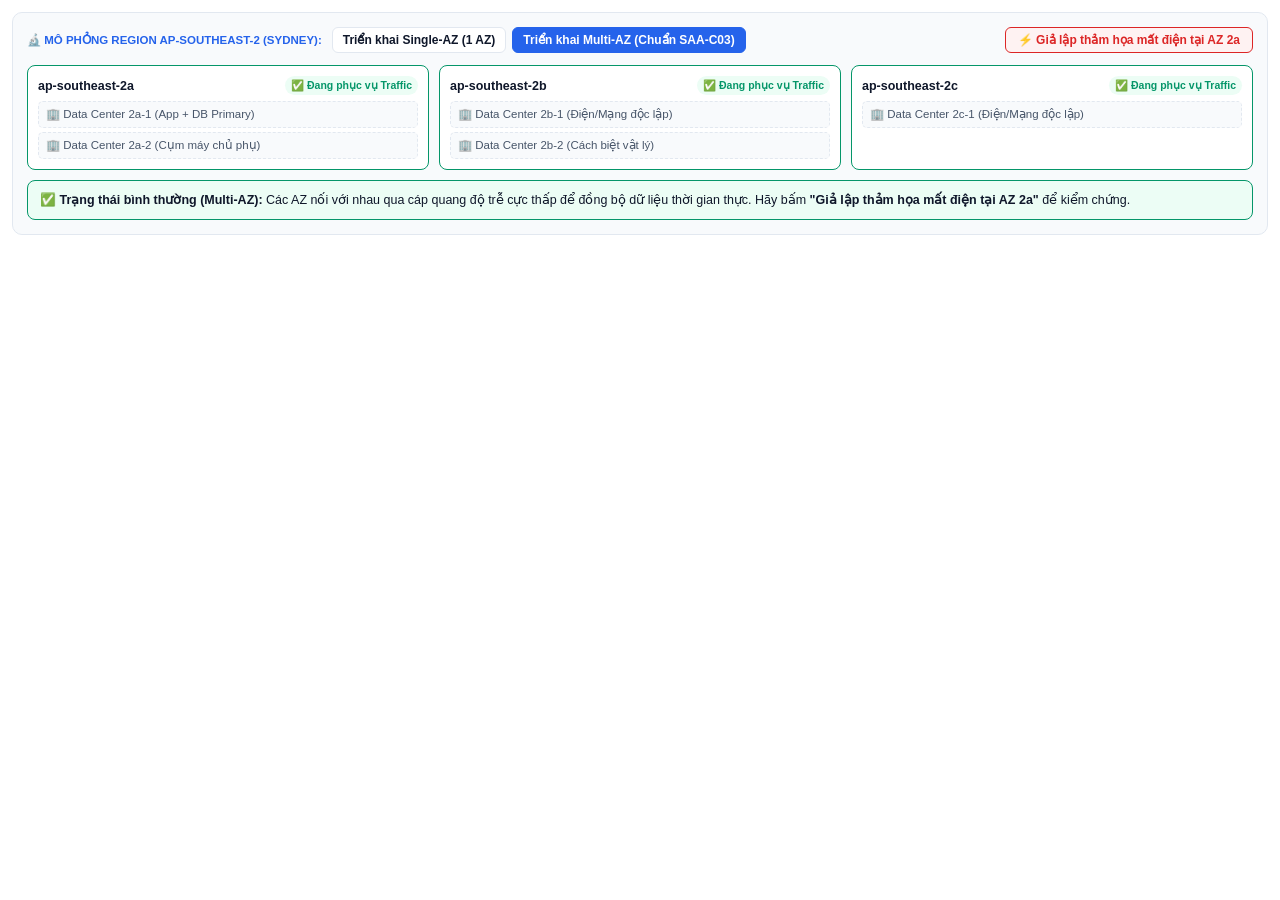
==== widgets/learning/aws-saa-c03/03-az-disaster-isolation.html @ 4850cdc3 "feat(widget): publish aws-saa-c03-03-az-disaster-isolation (widgets/learning/aws-saa-c03/03-az-disas" ====
﻿<!DOCTYPE html>
<html lang="vi">
<head>
  <meta charset="UTF-8" />
  <meta name="viewport" content="width=device-width, initial-scale=1.0" />
  <title>Mô phỏng Khám phá: Cô lập Thảm họa giữa các Availability Zones (Single-AZ vs. Multi-AZ)</title>
  <link rel="stylesheet" href="../../../shared/notion-theme.css" />
  <style>
    :root {
      --bg: #ffffff;
      --surface: #f8fafc;
      --border: #e2e8f0;
      --text: #0f172a;
      --muted: #475569;
      --accent: #2563eb;
      --accent-soft: #eff6ff;
      --ok: #059669;
      --ok-soft: #ecfdf5;
      --err: #dc2626;
      --err-soft: #fef2f2;
    }
    @media (prefers-color-scheme: dark) {
      :root {
        --bg: #191919;
        --surface: #202020;
        --border: #2f2f2f;
        --text: #f1f5f9;
        --muted: #94a3b8;
        --accent: #60a5fa;
        --accent-soft: rgba(59, 130, 246, 0.15);
        --ok: #34d399;
        --ok-soft: rgba(16, 185, 129, 0.15);
        --err: #f87171;
        --err-soft: rgba(239, 68, 68, 0.15);
      }
    }
    * { box-sizing: border-box; margin: 0; padding: 0; }
    body {
      font-family: -apple-system, BlinkMacSystemFont, "Segoe UI", Roboto, sans-serif;
      background: var(--bg);
      color: var(--text);
      padding: 12px;
      line-height: 1.45;
    }
    .card {
      border: 1px solid var(--border);
      border-radius: 10px;
      background: var(--surface);
      padding: 14px;
    }
    .controls {
      display: flex;
      justify-content: space-between;
      align-items: center;
      flex-wrap: wrap;
      gap: 8px;
      margin-bottom: 12px;
    }
    .mode-group {
      display: flex;
      align-items: center;
      gap: 6px;
      flex-wrap: wrap;
    }
    .label {
      font-size: 11.5px;
      font-weight: 700;
      text-transform: uppercase;
      color: var(--accent);
      margin-right: 4px;
    }
    .btn {
      font-size: 12px;
      font-weight: 600;
      padding: 5px 10px;
      border-radius: 6px;
      border: 1px solid var(--border);
      background: var(--bg);
      color: var(--text);
      cursor: pointer;
    }
    .btn.active {
      background: var(--accent);
      color: #fff;
      border-color: var(--accent);
    }
    .btn-disaster {
      font-size: 12px;
      font-weight: 700;
      padding: 5px 12px;
      border-radius: 6px;
      border: 1px solid var(--err);
      background: var(--err-soft);
      color: var(--err);
      cursor: pointer;
    }
    .az-grid {
      display: grid;
      grid-template-columns: repeat(3, 1fr);
      gap: 10px;
      margin-bottom: 10px;
    }
    @media (max-width: 640px) {
      .az-grid { grid-template-columns: 1fr; }
    }
    .az-box {
      background: var(--bg);
      border: 1px solid var(--border);
      border-radius: 8px;
      padding: 10px;
    }
    .az-box.down {
      border-color: var(--err);
      background: var(--err-soft);
    }
    .az-box.healthy-active {
      border-color: var(--ok);
    }
    .az-head {
      display: flex;
      justify-content: space-between;
      align-items: center;
      font-size: 12.5px;
      font-weight: 700;
      margin-bottom: 6px;
    }
    .badge {
      font-size: 10.5px;
      padding: 2px 6px;
      border-radius: 999px;
      font-weight: 700;
    }
    .badge.ok { background: var(--ok-soft); color: var(--ok); }
    .badge.err { background: var(--err-soft); color: var(--err); }
    .badge.idle { background: var(--surface); color: var(--muted); border: 1px solid var(--border); }
    .dc-list {
      font-size: 11.5px;
      color: var(--muted);
      display: flex;
      flex-direction: column;
      gap: 4px;
    }
    .dc-item {
      padding: 4px 7px;
      border-radius: 5px;
      background: var(--surface);
      border: 1px dashed var(--border);
    }
    .outcome {
      padding: 10px 12px;
      border-radius: 8px;
      font-size: 12.5px;
      display: flex;
      justify-content: space-between;
      align-items: center;
      flex-wrap: wrap;
      gap: 8px;
    }
    .outcome.ok {
      background: var(--ok-soft);
      border: 1px solid var(--ok);
      color: var(--text);
    }
    .outcome.err {
      background: var(--err-soft);
      border: 1px solid var(--err);
      color: var(--text);
    }
  </style>
</head>
<body>
  <div class="card">
    <div class="controls">
      <div class="mode-group">
        <span class="label">🔬 Mô phỏng Region ap-southeast-2 (Sydney):</span>
        <button class="btn" id="btnSingle" type="button" onclick="setMode('single')">Triển khai Single-AZ (1 AZ)</button>
        <button class="btn active" id="btnMulti" type="button" onclick="setMode('multi')">Triển khai Multi-AZ (Chuẩn SAA-C03)</button>
      </div>
      <button class="btn-disaster" id="btnDisaster" type="button" onclick="toggleOutage()">⚡ Giả lập thảm họa mất điện tại AZ 2a</button>
    </div>

    <div class="az-grid" id="azGrid"></div>
    <div class="outcome ok" id="outcomeBox"></div>
  </div>

  <script>
    let mode = "multi";
    let outage = false;

    function setMode(m) {
      mode = m;
      document.getElementById("btnSingle").className = "btn" + (m === "single" ? " active" : "");
      document.getElementById("btnMulti").className = "btn" + (m === "multi" ? " active" : "");
      render();
    }

    function toggleOutage() {
      outage = !outage;
      document.getElementById("btnDisaster").textContent = outage
        ? "🔄 Khôi phục điện lưới AZ 2a (Reset)"
        : "⚡ Giả lập thảm họa mất điện tại AZ 2a";
      render();
    }

    function render() {
      const azs = [
        {
          name: "ap-southeast-2a",
          dcs: ["🏢 Data Center 2a-1 (App + DB Primary)", "🏢 Data Center 2a-2 (Cụm máy chủ phụ)"],
          active: true,
          failed: outage
        },
        {
          name: "ap-southeast-2b",
          dcs: ["🏢 Data Center 2b-1 (Điện/Mạng độc lập)", "🏢 Data Center 2b-2 (Cách biệt vật lý)"],
          active: mode === "multi",
          failed: false
        },
        {
          name: "ap-southeast-2c",
          dcs: ["🏢 Data Center 2c-1 (Điện/Mạng độc lập)"],
          active: mode === "multi",
          failed: false
        }
      ];

      document.getElementById("azGrid").innerHTML = azs.map(az => {
        const boxClass = az.failed ? "az-box down" : (az.active ? "az-box healthy-active" : "az-box");
        let badge = `<span class="badge idle">Không đặt tài nguyên</span>`;
        if (az.failed) badge = `<span class="badge err">❌ Mất kết nối toàn AZ</span>`;
        else if (az.active) badge = `<span class="badge ok">✅ Đang phục vụ Traffic</span>`;

        return `
          <div class="${boxClass}">
            <div class="az-head">
              <span>${az.name}</span>
              ${badge}
            </div>
            <div class="dc-list">
              ${az.dcs.map(d => `<div class="dc-item">${d}</div>`).join("")}
            </div>
          </div>
        `;
      }).join("");

      const out = document.getElementById("outcomeBox");
      if (!outage) {
        out.className = "outcome ok";
        out.innerHTML = mode === "multi"
          ? `<span>✅ <b>Trạng thái bình thường (Multi-AZ):</b> Các AZ nối với nhau qua cáp quang độ trễ cực thấp để đồng bộ dữ liệu thời gian thực. Hãy bấm <b>"Giả lập thảm họa mất điện tại AZ 2a"</b> để kiểm chứng.</span>`
          : `<span>⚠️ <b>Trạng thái bình thường (Single-AZ):</b> Dù AZ 2a có 2 tòa Data Center bên trong, cả hai vẫn nằm chung một vùng thảm họa. Hãy bấm <b>"Giả lập thảm họa"</b> để xem hậu quả.</span>`;
      } else if (mode === "single") {
        out.className = "outcome err";
        out.innerHTML = `<span>🚨 <b>SẬP TOÀN BỘ ỨNG DỤNG (Downtime 100%):</b> Vì bạn chỉ đặt tài nguyên ở <code>ap-southeast-2a</code> (Single-AZ), khi AZ này gặp thiên tai/mất điện diện rộng, không có AZ nào dự phòng nhận lưu lượng thay thế!</span>`;
      } else {
        out.className = "outcome ok";
        out.innerHTML = `<span>🛡️ <b>HỆ THỐNG VẪN SỐNG 100% (High Availability):</b> Sự cố bị cô lập hoàn toàn bên trong <code>ap-southeast-2a</code>. Lưu lượng tự động chuyển hướng sang <code>2b</code> và <code>2c</code> mà người dùng cuối không bị gián đoạn!</span>`;
      }
    }

    render();
  </script>
</body>
</html>
---- shared/notion-theme.css ----
/* 
 * Notion-Compatible Semantic Theme Tokens
 * Works seamlessly in:
 *   1. Notion /embed blocks (Light #FFFFFF & Dark #191919)
 *   2. Standalone Browser / GitHub Pages
 *   3. Antigravity <agent-embed> inline chat widgets
 */
html {
  --background: #f7f6f3;
  --content: #ffffff;
  --card: #ffffff;
  --sidebar: #f1f1ef;
  --border: #e3e2de;
  --foreground: #37352f;
  --muted-foreground: #787774;
  --placeholder: #9b9a97;
  --primary: #2383e2;
  --primary-foreground: #ffffff;
  --secondary: #f1f1ef;
  --secondary-foreground: #37352f;
  --accent: #e8f3fc;
  font-family: ui-sans-serif, -apple-system, BlinkMacSystemFont, "Segoe UI", Helvetica, Arial, sans-serif;
}

@media (prefers-color-scheme: dark) {
  html:not(.light) {
    --background: #191919;
    --content: #202020;
    --card: #202020;
    --sidebar: #191919;
    --border: #2f2f2f;
    --foreground: #ffffffcf;
    --muted-foreground: #9b9a97;
    --placeholder: #6e6e6e;
    --primary: #2383e2;
    --primary-foreground: #ffffff;
    --secondary: #2c2c2c;
    --secondary-foreground: #ffffffcf;
    --accent: #1d354d;
  }
}

html.dark {
  --background: #191919;
  --content: #202020;
  --card: #202020;
  --sidebar: #191919;
  --border: #2f2f2f;
  --foreground: #ffffffcf;
  --muted-foreground: #9b9a97;
  --placeholder: #6e6e6e;
  --primary: #2383e2;
  --primary-foreground: #ffffff;
  --secondary: #2c2c2c;
  --secondary-foreground: #ffffffcf;
  --accent: #1d354d;
}
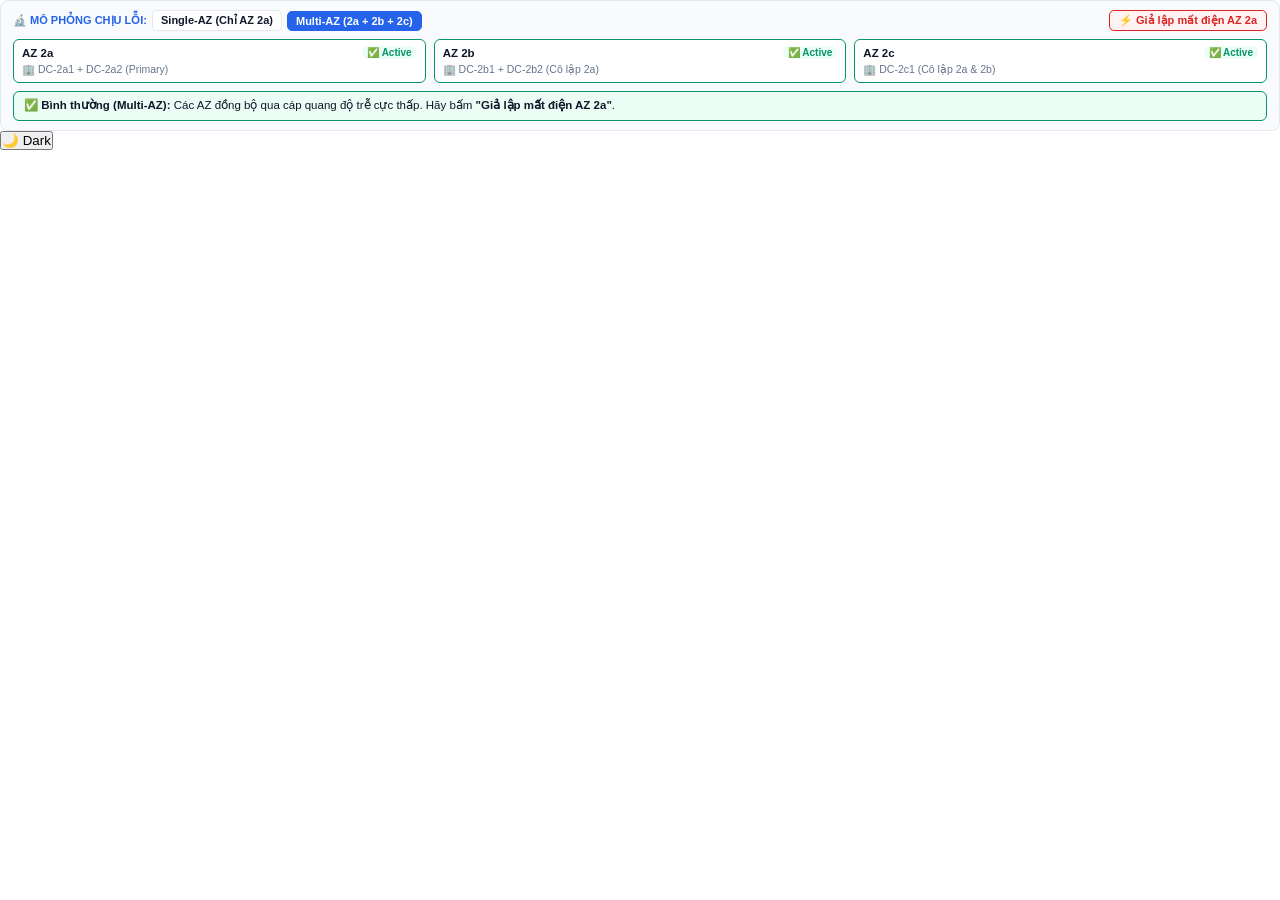
==== commit 361b861c: "feat(widget): publish aws-saa-c03-03-az-disaster-isolation (widgets/learning/aws-saa-c03/03-az-disas" ====
--- a/widgets/learning/aws-saa-c03/03-az-disaster-isolation.html
+++ b/widgets/learning/aws-saa-c03/03-az-disaster-isolation.html
@@ -3,17 +3,15 @@
 <head>
   <meta charset="UTF-8" />
   <meta name="viewport" content="width=device-width, initial-scale=1.0" />
-  <title>Mô phỏng Khám phá: Cô lập Thảm họa giữa các Availability Zones (Single-AZ vs. Multi-AZ)</title>
-  <link rel="stylesheet" href="../../../shared/notion-theme.css" />
+  <title>Mô phỏng Cô lập Thảm họa giữa các Availability Zones (Single-AZ vs. Multi-AZ)</title>
   <style>
     :root {
       --bg: #ffffff;
       --surface: #f8fafc;
       --border: #e2e8f0;
       --text: #0f172a;
-      --muted: #475569;
+      --muted: #64748b;
       --accent: #2563eb;
-      --accent-soft: #eff6ff;
       --ok: #059669;
       --ok-soft: #ecfdf5;
       --err: #dc2626;
@@ -27,7 +25,6 @@
         --text: #f1f5f9;
         --muted: #94a3b8;
         --accent: #60a5fa;
-        --accent-soft: rgba(59, 130, 246, 0.15);
         --ok: #34d399;
         --ok-soft: rgba(16, 185, 129, 0.15);
         --err: #f87171;
@@ -35,45 +32,43 @@
       }
     }
     * { box-sizing: border-box; margin: 0; padding: 0; }
-    body {
+    html, body {
       font-family: -apple-system, BlinkMacSystemFont, "Segoe UI", Roboto, sans-serif;
       background: var(--bg);
       color: var(--text);
-      padding: 12px;
-      line-height: 1.45;
+      overflow: hidden;
+      height: 100%;
     }
     .card {
       border: 1px solid var(--border);
-      border-radius: 10px;
+      border-radius: 8px;
       background: var(--surface);
-      padding: 14px;
+      padding: 9px 12px;
+      max-height: 215px;
     }
     .controls {
       display: flex;
       justify-content: space-between;
       align-items: center;
-      flex-wrap: wrap;
-      gap: 8px;
-      margin-bottom: 12px;
+      gap: 6px;
+      margin-bottom: 8px;
     }
     .mode-group {
       display: flex;
       align-items: center;
-      gap: 6px;
-      flex-wrap: wrap;
+      gap: 5px;
     }
     .label {
-      font-size: 11.5px;
+      font-size: 11px;
       font-weight: 700;
       text-transform: uppercase;
       color: var(--accent);
-      margin-right: 4px;
     }
     .btn {
-      font-size: 12px;
+      font-size: 11px;
       font-weight: 600;
-      padding: 5px 10px;
-      border-radius: 6px;
+      padding: 3px 8px;
+      border-radius: 5px;
       border: 1px solid var(--border);
       background: var(--bg);
       color: var(--text);
@@ -85,10 +80,10 @@
       border-color: var(--accent);
     }
     .btn-disaster {
-      font-size: 12px;
-      font-weight: 700;
-      padding: 5px 12px;
-      border-radius: 6px;
+      font-size: 11px;
+      font-weight: 700;
+      padding: 3px 9px;
+      border-radius: 5px;
       border: 1px solid var(--err);
       background: var(--err-soft);
       color: var(--err);
@@ -97,17 +92,14 @@
     .az-grid {
       display: grid;
       grid-template-columns: repeat(3, 1fr);
-      gap: 10px;
-      margin-bottom: 10px;
-    }
-    @media (max-width: 640px) {
-      .az-grid { grid-template-columns: 1fr; }
+      gap: 8px;
+      margin-bottom: 8px;
     }
     .az-box {
       background: var(--bg);
       border: 1px solid var(--border);
-      border-radius: 8px;
-      padding: 10px;
+      border-radius: 6px;
+      padding: 6px 8px;
     }
     .az-box.down {
       border-color: var(--err);
@@ -120,63 +112,53 @@
       display: flex;
       justify-content: space-between;
       align-items: center;
-      font-size: 12.5px;
-      font-weight: 700;
-      margin-bottom: 6px;
+      font-size: 11.5px;
+      font-weight: 700;
+      margin-bottom: 4px;
     }
     .badge {
-      font-size: 10.5px;
-      padding: 2px 6px;
+      font-size: 10px;
+      padding: 1px 5px;
       border-radius: 999px;
       font-weight: 700;
     }
     .badge.ok { background: var(--ok-soft); color: var(--ok); }
     .badge.err { background: var(--err-soft); color: var(--err); }
     .badge.idle { background: var(--surface); color: var(--muted); border: 1px solid var(--border); }
-    .dc-list {
+    .dc-line {
+      font-size: 10.5px;
+      color: var(--muted);
+      white-space: nowrap;
+      overflow: hidden;
+      text-overflow: ellipsis;
+    }
+    .outcome {
+      padding: 6px 10px;
+      border-radius: 6px;
       font-size: 11.5px;
-      color: var(--muted);
-      display: flex;
-      flex-direction: column;
-      gap: 4px;
-    }
-    .dc-item {
-      padding: 4px 7px;
-      border-radius: 5px;
-      background: var(--surface);
-      border: 1px dashed var(--border);
-    }
-    .outcome {
-      padding: 10px 12px;
-      border-radius: 8px;
-      font-size: 12.5px;
-      display: flex;
-      justify-content: space-between;
-      align-items: center;
-      flex-wrap: wrap;
-      gap: 8px;
+      line-height: 1.35;
     }
     .outcome.ok {
       background: var(--ok-soft);
       border: 1px solid var(--ok);
-      color: var(--text);
     }
     .outcome.err {
       background: var(--err-soft);
       border: 1px solid var(--err);
-      color: var(--text);
     }
   </style>
+  <link rel="stylesheet" href="../../../shared/notion-theme.css" />
+  <script src="../../../shared/notion-widget.js"></script>
 </head>
 <body>
   <div class="card">
     <div class="controls">
       <div class="mode-group">
-        <span class="label">🔬 Mô phỏng Region ap-southeast-2 (Sydney):</span>
-        <button class="btn" id="btnSingle" type="button" onclick="setMode('single')">Triển khai Single-AZ (1 AZ)</button>
-        <button class="btn active" id="btnMulti" type="button" onclick="setMode('multi')">Triển khai Multi-AZ (Chuẩn SAA-C03)</button>
+        <span class="label">🔬 Mô phỏng chịu lỗi:</span>
+        <button class="btn" id="btnSingle" type="button" onclick="setMode('single')">Single-AZ (Chỉ AZ 2a)</button>
+        <button class="btn active" id="btnMulti" type="button" onclick="setMode('multi')">Multi-AZ (2a + 2b + 2c)</button>
       </div>
-      <button class="btn-disaster" id="btnDisaster" type="button" onclick="toggleOutage()">⚡ Giả lập thảm họa mất điện tại AZ 2a</button>
+      <button class="btn-disaster" id="btnDisaster" type="button" onclick="toggleOutage()">⚡ Giả lập mất điện AZ 2a</button>
     </div>
 
     <div class="az-grid" id="azGrid"></div>
@@ -197,48 +179,28 @@
     function toggleOutage() {
       outage = !outage;
       document.getElementById("btnDisaster").textContent = outage
-        ? "🔄 Khôi phục điện lưới AZ 2a (Reset)"
-        : "⚡ Giả lập thảm họa mất điện tại AZ 2a";
+        ? "🔄 Khôi phục AZ 2a (Reset)"
+        : "⚡ Giả lập mất điện AZ 2a";
       render();
     }
 
     function render() {
       const azs = [
-        {
-          name: "ap-southeast-2a",
-          dcs: ["🏢 Data Center 2a-1 (App + DB Primary)", "🏢 Data Center 2a-2 (Cụm máy chủ phụ)"],
-          active: true,
-          failed: outage
-        },
-        {
-          name: "ap-southeast-2b",
-          dcs: ["🏢 Data Center 2b-1 (Điện/Mạng độc lập)", "🏢 Data Center 2b-2 (Cách biệt vật lý)"],
-          active: mode === "multi",
-          failed: false
-        },
-        {
-          name: "ap-southeast-2c",
-          dcs: ["🏢 Data Center 2c-1 (Điện/Mạng độc lập)"],
-          active: mode === "multi",
-          failed: false
-        }
+        { name: "AZ 2a", dcs: "🏢 DC-2a1 + DC-2a2 (Primary)", active: true, failed: outage },
+        { name: "AZ 2b", dcs: "🏢 DC-2b1 + DC-2b2 (Cô lập 2a)", active: mode === "multi", failed: false },
+        { name: "AZ 2c", dcs: "🏢 DC-2c1 (Cô lập 2a & 2b)", active: mode === "multi", failed: false }
       ];
 
       document.getElementById("azGrid").innerHTML = azs.map(az => {
         const boxClass = az.failed ? "az-box down" : (az.active ? "az-box healthy-active" : "az-box");
-        let badge = `<span class="badge idle">Không đặt tài nguyên</span>`;
-        if (az.failed) badge = `<span class="badge err">❌ Mất kết nối toàn AZ</span>`;
-        else if (az.active) badge = `<span class="badge ok">✅ Đang phục vụ Traffic</span>`;
+        let badge = `<span class="badge idle">Trống</span>`;
+        if (az.failed) badge = `<span class="badge err">❌ Sập AZ</span>`;
+        else if (az.active) badge = `<span class="badge ok">✅ Active</span>`;
 
         return `
           <div class="${boxClass}">
-            <div class="az-head">
-              <span>${az.name}</span>
-              ${badge}
-            </div>
-            <div class="dc-list">
-              ${az.dcs.map(d => `<div class="dc-item">${d}</div>`).join("")}
-            </div>
+            <div class="az-head"><span>${az.name}</span>${badge}</div>
+            <div class="dc-line">${az.dcs}</div>
           </div>
         `;
       }).join("");
@@ -247,14 +209,14 @@
       if (!outage) {
         out.className = "outcome ok";
         out.innerHTML = mode === "multi"
-          ? `<span>✅ <b>Trạng thái bình thường (Multi-AZ):</b> Các AZ nối với nhau qua cáp quang độ trễ cực thấp để đồng bộ dữ liệu thời gian thực. Hãy bấm <b>"Giả lập thảm họa mất điện tại AZ 2a"</b> để kiểm chứng.</span>`
-          : `<span>⚠️ <b>Trạng thái bình thường (Single-AZ):</b> Dù AZ 2a có 2 tòa Data Center bên trong, cả hai vẫn nằm chung một vùng thảm họa. Hãy bấm <b>"Giả lập thảm họa"</b> để xem hậu quả.</span>`;
+          ? `✅ <b>Bình thường (Multi-AZ):</b> Các AZ đồng bộ qua cáp quang độ trễ cực thấp. Hãy bấm <b>"Giả lập mất điện AZ 2a"</b>.`
+          : `⚠️ <b>Bình thường (Single-AZ):</b> Cả 2 DC trong AZ 2a nằm chung vùng rủi ro thiên tai. Hãy bấm <b>"Giả lập mất điện AZ 2a"</b>.`;
       } else if (mode === "single") {
         out.className = "outcome err";
-        out.innerHTML = `<span>🚨 <b>SẬP TOÀN BỘ ỨNG DỤNG (Downtime 100%):</b> Vì bạn chỉ đặt tài nguyên ở <code>ap-southeast-2a</code> (Single-AZ), khi AZ này gặp thiên tai/mất điện diện rộng, không có AZ nào dự phòng nhận lưu lượng thay thế!</span>`;
+        out.innerHTML = `🚨 <b>SẬP 100% HỆ THỐNG:</b> Dù AZ 2a có 2 tòa DC, khi cả vùng AZ 2a mất điện/ngập lụt thì ứng dụng ngừng hoạt động hoàn toàn!`;
       } else {
         out.className = "outcome ok";
-        out.innerHTML = `<span>🛡️ <b>HỆ THỐNG VẪN SỐNG 100% (High Availability):</b> Sự cố bị cô lập hoàn toàn bên trong <code>ap-southeast-2a</code>. Lưu lượng tự động chuyển hướng sang <code>2b</code> và <code>2c</code> mà người dùng cuối không bị gián đoạn!</span>`;
+        out.innerHTML = `🛡️ <b>KHÔNG GIÁN ĐOẠN (High Availability):</b> Sự cố bị cô lập tại AZ 2a; lưu lượng tự động chuyển sang <b>AZ 2b & 2c</b>!`;
       }
     }
 
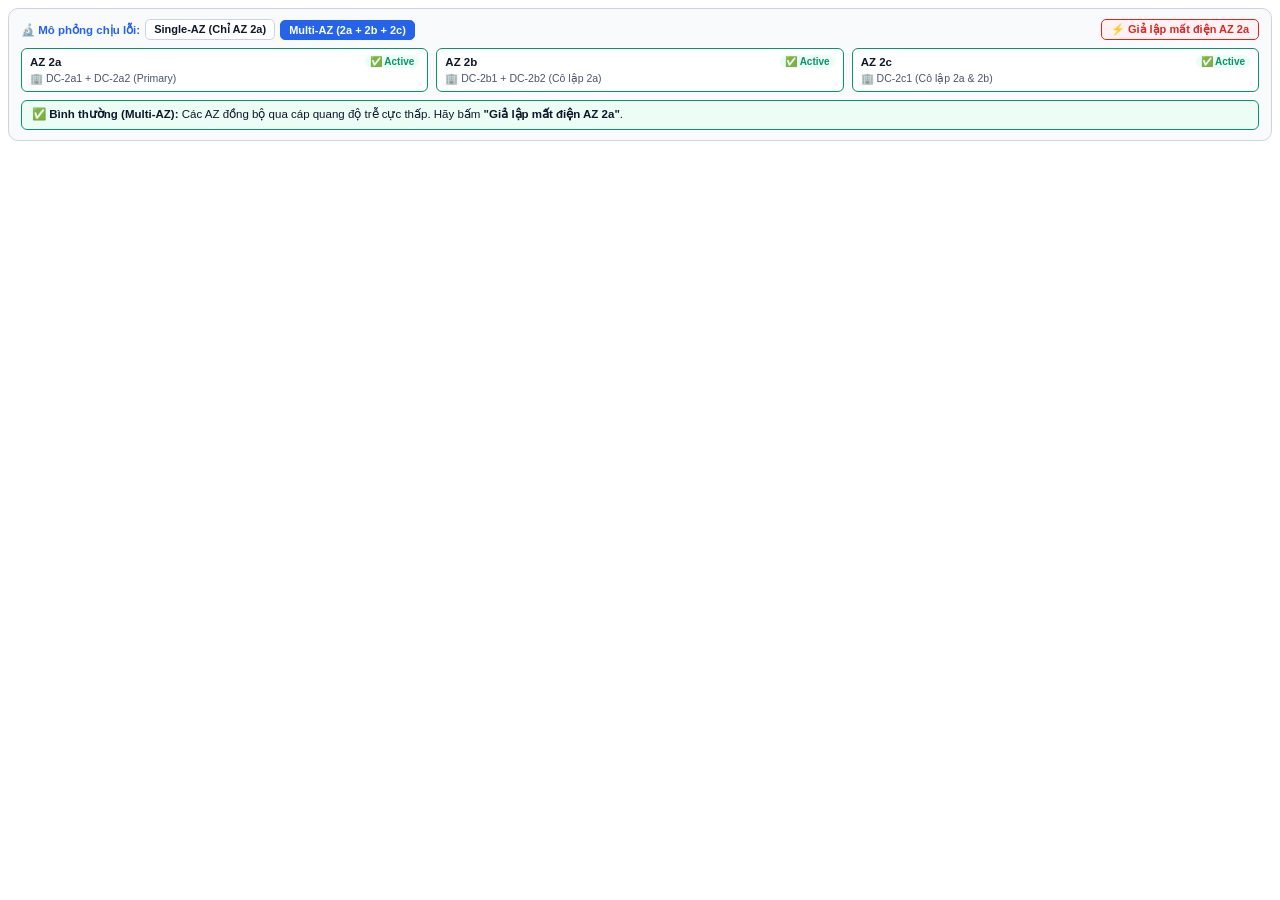
==== commit 9bb4b16c: "feat(widget): publish aws-saa-c03-03-az-disaster-isolation (widgets/learning/aws-saa-c03/03-az-disas" ====
--- a/widgets/learning/aws-saa-c03/03-az-disaster-isolation.html
+++ b/widgets/learning/aws-saa-c03/03-az-disaster-isolation.html
@@ -1,92 +1,93 @@
 ﻿<!DOCTYPE html>
 <html lang="vi">
 <head>
+  <link rel="stylesheet" href="../../../shared/notion-theme.css" />
+  <script src="../../../shared/notion-widget.js"></script>
   <meta charset="UTF-8" />
   <meta name="viewport" content="width=device-width, initial-scale=1.0" />
   <title>Mô phỏng Cô lập Thảm họa giữa các Availability Zones (Single-AZ vs. Multi-AZ)</title>
   <style>
     :root {
-      --bg: #ffffff;
-      --surface: #f8fafc;
-      --border: #e2e8f0;
-      --text: #0f172a;
-      --muted: #64748b;
-      --accent: #2563eb;
-      --ok: #059669;
-      --ok-soft: #ecfdf5;
-      --err: #dc2626;
-      --err-soft: #fef2f2;
+      --w-bg: #ffffff;
+      --w-surface: #f8fafc;
+      --w-border: #cbd5e1;
+      --w-text: #0f172a;
+      --w-muted: #475569;
+      --w-accent: #2563eb;
+      --w-ok: #059669;
+      --w-ok-soft: #ecfdf5;
+      --w-err: #dc2626;
+      --w-err-soft: #fef2f2;
     }
     @media (prefers-color-scheme: dark) {
       :root {
-        --bg: #191919;
-        --surface: #202020;
-        --border: #2f2f2f;
-        --text: #f1f5f9;
-        --muted: #94a3b8;
-        --accent: #60a5fa;
-        --ok: #34d399;
-        --ok-soft: rgba(16, 185, 129, 0.15);
-        --err: #f87171;
-        --err-soft: rgba(239, 68, 68, 0.15);
+        --w-bg: #191919;
+        --w-surface: #222222;
+        --w-border: #383838;
+        --w-text: #f1f5f9;
+        --w-muted: #94a3b8;
+        --w-accent: #60a5fa;
+        --w-ok: #34d399;
+        --w-ok-soft: rgba(16, 185, 129, 0.16);
+        --w-err: #f87171;
+        --w-err-soft: rgba(239, 68, 68, 0.16);
       }
     }
     * { box-sizing: border-box; margin: 0; padding: 0; }
     html, body {
       font-family: -apple-system, BlinkMacSystemFont, "Segoe UI", Roboto, sans-serif;
-      background: var(--bg);
-      color: var(--text);
-      overflow: hidden;
-      height: 100%;
+      background: var(--w-bg);
+      color: var(--w-text);
+      padding: 4px;
     }
     .card {
-      border: 1px solid var(--border);
-      border-radius: 8px;
-      background: var(--surface);
-      padding: 9px 12px;
-      max-height: 215px;
+      border: 1px solid var(--w-border);
+      border-radius: 10px;
+      background: var(--w-surface);
+      padding: 10px 12px;
     }
     .controls {
       display: flex;
       justify-content: space-between;
       align-items: center;
+      flex-wrap: wrap;
       gap: 6px;
       margin-bottom: 8px;
     }
     .mode-group {
       display: flex;
       align-items: center;
+      flex-wrap: wrap;
       gap: 5px;
     }
     .label {
-      font-size: 11px;
-      font-weight: 700;
-      text-transform: uppercase;
-      color: var(--accent);
+      font-size: 11.5px;
+      font-weight: 700;
+      color: var(--w-accent);
     }
     .btn {
       font-size: 11px;
       font-weight: 600;
       padding: 3px 8px;
       border-radius: 5px;
-      border: 1px solid var(--border);
-      background: var(--bg);
-      color: var(--text);
+      border: 1px solid var(--w-border);
+      background: var(--w-bg);
+      color: var(--w-text);
       cursor: pointer;
     }
     .btn.active {
-      background: var(--accent);
+      background: var(--w-accent);
       color: #fff;
-      border-color: var(--accent);
+      border-color: var(--w-accent);
     }
     .btn-disaster {
       font-size: 11px;
       font-weight: 700;
       padding: 3px 9px;
       border-radius: 5px;
-      border: 1px solid var(--err);
-      background: var(--err-soft);
-      color: var(--err);
+      border: 1px solid var(--w-err);
+      background: var(--w-err-soft);
+      color: var(--w-err);
       cursor: pointer;
     }
     .az-grid {
@@ -96,17 +97,17 @@
       margin-bottom: 8px;
     }
     .az-box {
-      background: var(--bg);
-      border: 1px solid var(--border);
+      background: var(--w-bg);
+      border: 1px solid var(--w-border);
       border-radius: 6px;
       padding: 6px 8px;
     }
     .az-box.down {
-      border-color: var(--err);
-      background: var(--err-soft);
+      border-color: var(--w-err);
+      background: var(--w-err-soft);
     }
     .az-box.healthy-active {
-      border-color: var(--ok);
+      border-color: var(--w-ok);
     }
     .az-head {
       display: flex;
@@ -122,12 +123,12 @@
       border-radius: 999px;
       font-weight: 700;
     }
-    .badge.ok { background: var(--ok-soft); color: var(--ok); }
-    .badge.err { background: var(--err-soft); color: var(--err); }
-    .badge.idle { background: var(--surface); color: var(--muted); border: 1px solid var(--border); }
+    .badge.ok { background: var(--w-ok-soft); color: var(--w-ok); }
+    .badge.err { background: var(--w-err-soft); color: var(--w-err); }
+    .badge.idle { background: var(--w-surface); color: var(--w-muted); border: 1px solid var(--w-border); }
     .dc-line {
       font-size: 10.5px;
-      color: var(--muted);
+      color: var(--w-muted);
       white-space: nowrap;
       overflow: hidden;
       text-overflow: ellipsis;
@@ -139,16 +140,14 @@
       line-height: 1.35;
     }
     .outcome.ok {
-      background: var(--ok-soft);
-      border: 1px solid var(--ok);
+      background: var(--w-ok-soft);
+      border: 1px solid var(--w-ok);
     }
     .outcome.err {
-      background: var(--err-soft);
-      border: 1px solid var(--err);
+      background: var(--w-err-soft);
+      border: 1px solid var(--w-err);
     }
   </style>
-  <link rel="stylesheet" href="../../../shared/notion-theme.css" />
-  <script src="../../../shared/notion-widget.js"></script>
 </head>
 <body>
   <div class="card">
--- a/shared/notion-theme.css
+++ b/shared/notion-theme.css
@@ -18,7 +18,8 @@
   --primary-foreground: #ffffff;
   --secondary: #f1f1ef;
   --secondary-foreground: #37352f;
-  --accent: #e8f3fc;
+  --accent: #2563eb;
+  --accent-bg: #e8f3fc;
   font-family: ui-sans-serif, -apple-system, BlinkMacSystemFont, "Segoe UI", Helvetica, Arial, sans-serif;
 }
 
@@ -36,7 +37,8 @@
     --primary-foreground: #ffffff;
     --secondary: #2c2c2c;
     --secondary-foreground: #ffffffcf;
-    --accent: #1d354d;
+    --accent: #60a5fa;
+    --accent-bg: #1d354d;
   }
 }
 
@@ -53,5 +55,6 @@
   --primary-foreground: #ffffff;
   --secondary: #2c2c2c;
   --secondary-foreground: #ffffffcf;
-  --accent: #1d354d;
+  --accent: #60a5fa;
+  --accent-bg: #1d354d;
 }
